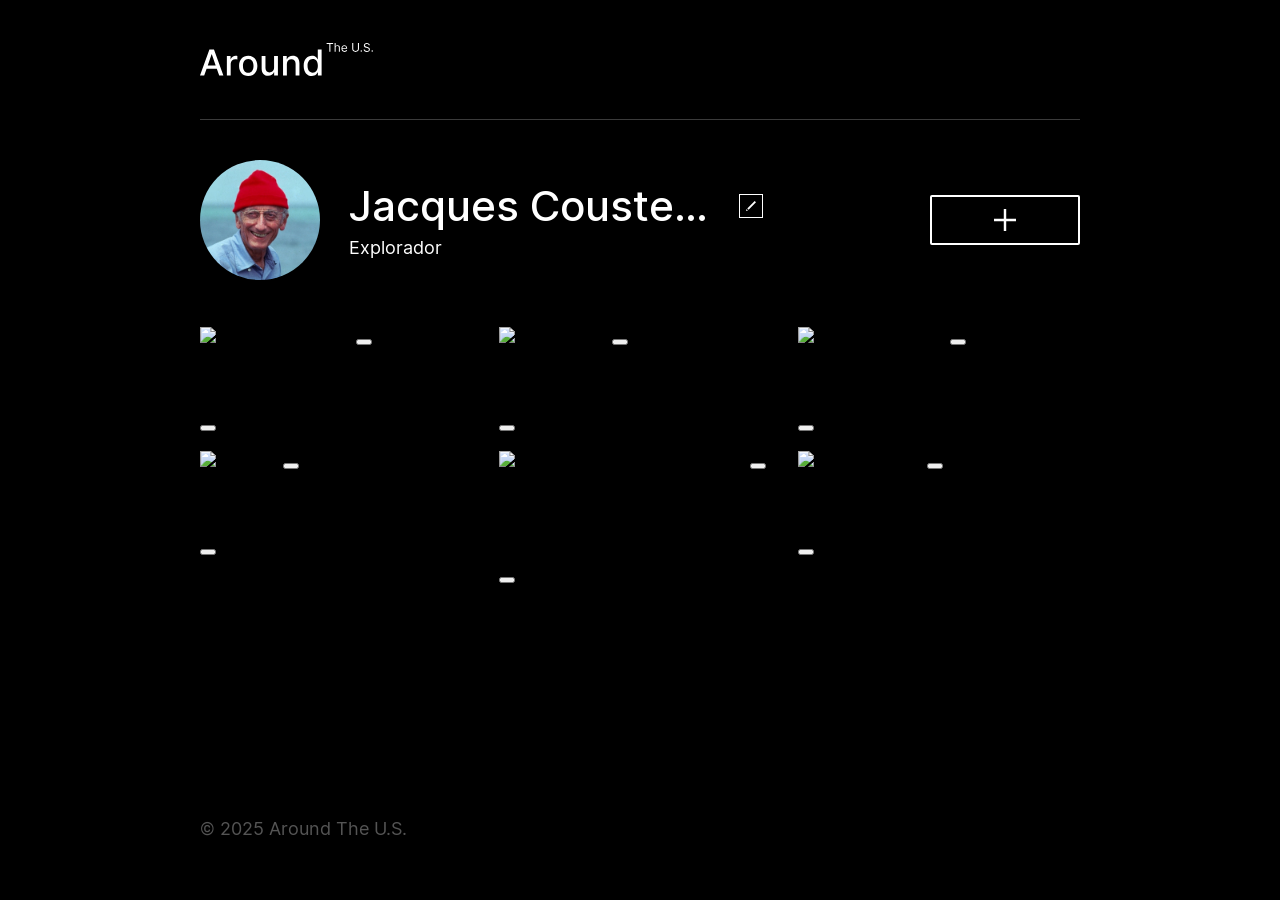
==== index.html @ dd77355e "Seguna parte etapa 1" ====
<!DOCTYPE html>
<html lang="es">
  <head>
    <meta charset="UTF-8" />
    <meta content="width=device-width, initial-scale=1.0" name="viewport" />
    <meta content="ie=edge" http-equiv="X-UA-Compatible" />
    <title>Around The U.S.</title>
    <link href="./pages/index.css" rel="stylesheet" />
  </head>
  <body class="page">
    <div class="page__content">
      <header class="header page__section">
        <img
          alt="Logotipo Around The U.S."
          class="logo header__logo"
          src="./images/logo.svg"
        />
      </header>
      <main class="content">
        <section class="profile page__section">
          <img class="profile__image" src="./images/avatar.jpg" alt="Avatar" />
          <div class="profile__info">
            <h1 class="profile__title">Jacques Cousteau</h1>
            <button
              aria-label="Editar perfil"
              class="profile__edit-button"
              type="button"
            ></button>
            <p class="profile__description">Explorador</p>
          </div>
          <button
            aria-label="Agregar tarjeta"
            class="profile__add-button"
            type="button"
          ></button>
        </section>
        <section class="cards page__section">
          <ul class="cards__list">
            <li class="card">
              <img
                class="card__image"
                src="https://practicum-content.s3.us-west-1.amazonaws.com/web-code/moved_yosemite.jpg"
                alt="Valle de Yosemite"
              />
              <button
                aria-label="Eliminar tarjeta"
                class="card__delete-button"
                type="button"
              ></button>
              <div class="card__description">
                <h2 class="card__title">Valle de Yosemite</h2>
                <button
                  aria-label="Botón Me gusta"
                  class="card__like-button"
                  type="button"
                ></button>
              </div>
            </li>
            <li class="card">
              <img
                class="card__image"
                src="https://practicum-content.s3.us-west-1.amazonaws.com/web-code/moved_lake-louise.jpg"
                alt="Lago Louise"
              />
              <button
                aria-label="Eliminar tarjeta"
                class="card__delete-button"
                type="button"
              ></button>
              <div class="card__description">
                <h2 class="card__title">Lago Louise</h2>
                <button
                  aria-label="Botón Me gusta"
                  class="card__like-button"
                  type="button"
                ></button>
              </div>
            </li>
            <li class="card">
              <img
                class="card__image"
                src="https://practicum-content.s3.us-west-1.amazonaws.com/web-code/moved_bald-mountains.jpg"
                alt="Montañas Calvas"
              />
              <button
                aria-label="Eliminar tarjeta"
                class="card__delete-button"
                type="button"
              ></button>
              <div class="card__description">
                <h2 class="card__title">Montañas Calvas</h2>
                <button
                  aria-label="Botón Me gusta"
                  class="card__like-button"
                  type="button"
                ></button>
              </div>
            </li>
            <li class="card">
              <img
                class="card__image"
                src="https://practicum-content.s3.us-west-1.amazonaws.com/web-code/moved_latemar.jpg"
                alt="Latemar"
              />
              <button
                aria-label="Eliminar tarjeta"
                class="card__delete-button"
                type="button"
              ></button>
              <div class="card__description">
                <h2 class="card__title">Latemar</h2>
                <button
                  aria-label="Botón Me gusta"
                  class="card__like-button"
                  type="button"
                ></button>
              </div>
            </li>
            <li class="card">
              <img
                class="card__image"
                src="https://practicum-content.s3.us-west-1.amazonaws.com/web-code/moved_vanoise.jpg"
                alt="Parque Nacional de la Vanoise"
              />
              <button
                aria-label="Eliminar tarjeta"
                class="card__delete-button"
                type="button"
              ></button>
              <div class="card__description">
                <h2 class="card__title">Parque Nacional de la Vanoise</h2>
                <button
                  aria-label="Botón Me gusta"
                  class="card__like-button"
                  type="button"
                ></button>
              </div>
            </li>
            <li class="card">
              <img
                class="card__image"
                src="https://practicum-content.s3.us-west-1.amazonaws.com/web-code/moved_lago.jpg"
                alt="Lago di Braies"
              />
              <button
                aria-label="Eliminar tarjeta"
                class="card__delete-button"
                type="button"
              ></button>
              <div class="card__description">
                <h2 class="card__title">Lago di Braies</h2>
                <button
                  aria-label="Botón Me gusta"
                  class="card__like-button"
                  type="button"
                ></button>
              </div>
            </li>
          </ul>
        </section>
      </main>
      <footer class="footer page__section">
        <p class="footer__copyright">© 2025 Around The U.S.</p>
      </footer>
      <div class="popup" id="edit-popup">
        <div class="popup__content">
          <button
            aria-label="Cerrar ventana emergente"
            class="popup__close"
            type="button"
          ></button>
          <h3 class="popup__title">Editar perfil</h3>
          <form class="popup__form" id="edit-profile-form">
            <input
              class="popup__input popup__input_type_name"
              name="name"
              placeholder="Nombre"
              type="text"
            />
            <input
              class="popup__input popup__input_type_description"
              name="description"
              placeholder="Acerca de mí"
              type="text"
            />
            <button class="button popup__button" type="submit">Guardar</button>
          </form>
        </div>
      </div>
      <div class="popup" id="new-card-popup">
        <div class="popup__content">
          <button
            aria-label="Cerrar ventana emergente"
            class="popup__close"
            type="button"
          ></button>
          <h3 class="popup__title">Nuevo lugar</h3>
          <form class="popup__form" id="new-card-form">
            <input
              class="popup__input popup__input_type_card-name"
              name="place-name"
              placeholder="Título"
              required
              type="text"
            />
            <input
              class="popup__input popup__input_type_url"
              name="link"
              placeholder="Enlace a la imagen"
              required
              type="url"
            />
            <button class="button popup__button" type="submit">Crear</button>
          </form>
        </div>
      </div>
      <div class="popup" id="image-popup">
        <div class="popup__content popup__content_content_image">
          <button
            aria-label="Cerrar ventana emergente"
            class="popup__close"
            type="button"
          ></button>
          <img alt="" class="popup__image" src="#" />
          <p class="popup__caption"></p>
        </div>
      </div>
    </div>
    <script src="./scripts/index.js"></script>
  </body>
</html>
---- pages/index.css ----
@import url("../vendor/normalize.css");
@import url("../vendor/fonts.css");

@import url("../blocks/page.css");
@import url("../blocks/header.css");
@import url("../blocks/content.css");
@import url("../blocks/footer.css");
@import url("../blocks/profile.css");
@import url("../blocks/cards.css");
@import url("../blocks/card.css");
@import url("../blocks/popup.css");
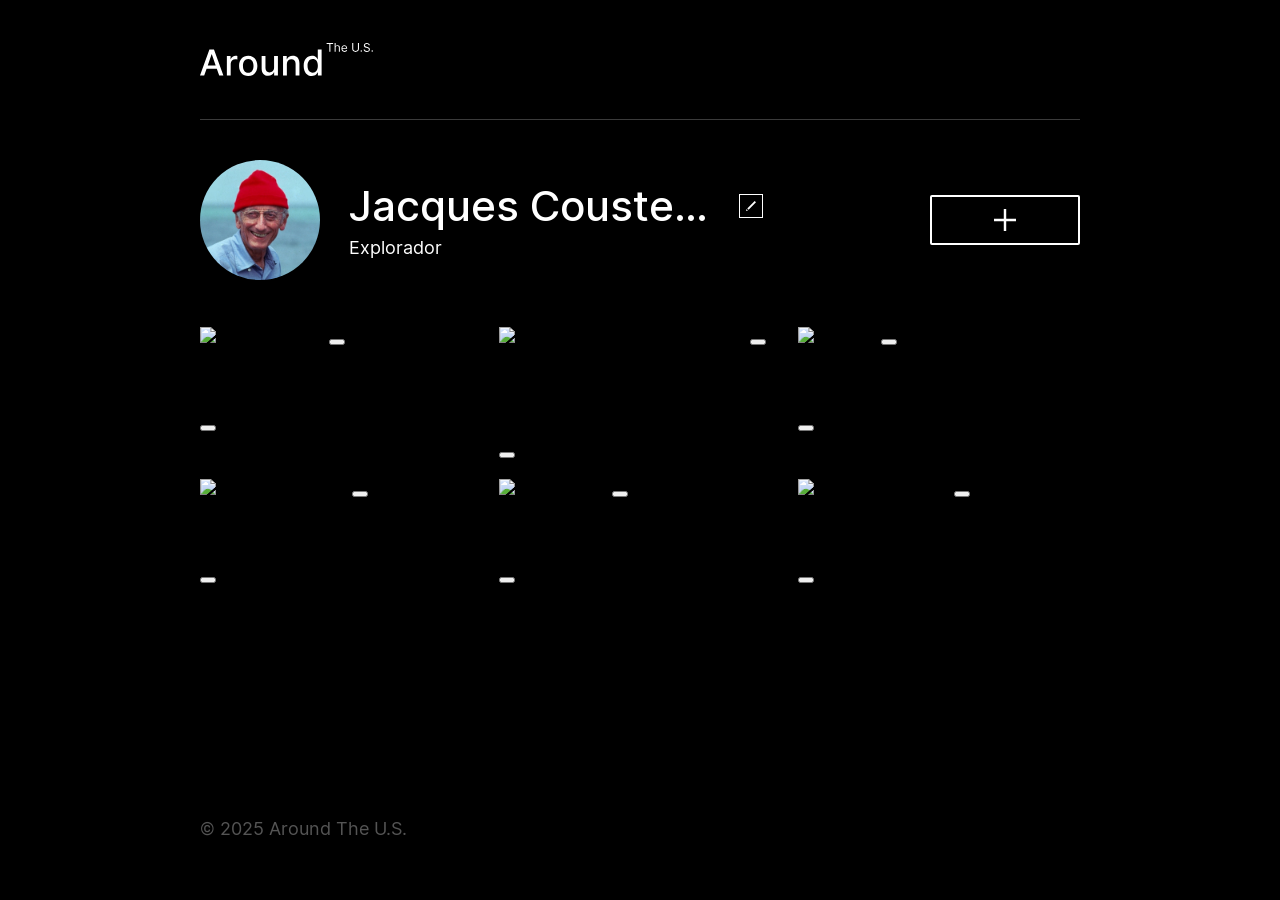
==== commit 419922ce: "Agrega parte 1" ====
--- a/index.html
+++ b/index.html
@@ -34,129 +34,31 @@
             type="button"
           ></button>
         </section>
-        <section class="cards page__section">
-          <ul class="cards__list">
-            <li class="card">
-              <img
-                class="card__image"
-                src="https://practicum-content.s3.us-west-1.amazonaws.com/web-code/moved_yosemite.jpg"
-                alt="Valle de Yosemite"
-              />
+
+      
+        <template id="card-template">
+          <li class="card">
+            <img class="card__image" src="" alt="" />
+            <button
+              aria-label="Eliminar tarjeta"
+              class="card__delete-button"
+              type="button"
+            ></button>
+            <div class="card__description">
+              <h2 class="card__title"></h2>
               <button
-                aria-label="Eliminar tarjeta"
-                class="card__delete-button"
+                aria-label="Botón Me gusta"
+                class="card__like-button"
                 type="button"
               ></button>
-              <div class="card__description">
-                <h2 class="card__title">Valle de Yosemite</h2>
-                <button
-                  aria-label="Botón Me gusta"
-                  class="card__like-button"
-                  type="button"
-                ></button>
-              </div>
-            </li>
-            <li class="card">
-              <img
-                class="card__image"
-                src="https://practicum-content.s3.us-west-1.amazonaws.com/web-code/moved_lake-louise.jpg"
-                alt="Lago Louise"
-              />
-              <button
-                aria-label="Eliminar tarjeta"
-                class="card__delete-button"
-                type="button"
-              ></button>
-              <div class="card__description">
-                <h2 class="card__title">Lago Louise</h2>
-                <button
-                  aria-label="Botón Me gusta"
-                  class="card__like-button"
-                  type="button"
-                ></button>
-              </div>
-            </li>
-            <li class="card">
-              <img
-                class="card__image"
-                src="https://practicum-content.s3.us-west-1.amazonaws.com/web-code/moved_bald-mountains.jpg"
-                alt="Montañas Calvas"
-              />
-              <button
-                aria-label="Eliminar tarjeta"
-                class="card__delete-button"
-                type="button"
-              ></button>
-              <div class="card__description">
-                <h2 class="card__title">Montañas Calvas</h2>
-                <button
-                  aria-label="Botón Me gusta"
-                  class="card__like-button"
-                  type="button"
-                ></button>
-              </div>
-            </li>
-            <li class="card">
-              <img
-                class="card__image"
-                src="https://practicum-content.s3.us-west-1.amazonaws.com/web-code/moved_latemar.jpg"
-                alt="Latemar"
-              />
-              <button
-                aria-label="Eliminar tarjeta"
-                class="card__delete-button"
-                type="button"
-              ></button>
-              <div class="card__description">
-                <h2 class="card__title">Latemar</h2>
-                <button
-                  aria-label="Botón Me gusta"
-                  class="card__like-button"
-                  type="button"
-                ></button>
-              </div>
-            </li>
-            <li class="card">
-              <img
-                class="card__image"
-                src="https://practicum-content.s3.us-west-1.amazonaws.com/web-code/moved_vanoise.jpg"
-                alt="Parque Nacional de la Vanoise"
-              />
-              <button
-                aria-label="Eliminar tarjeta"
-                class="card__delete-button"
-                type="button"
-              ></button>
-              <div class="card__description">
-                <h2 class="card__title">Parque Nacional de la Vanoise</h2>
-                <button
-                  aria-label="Botón Me gusta"
-                  class="card__like-button"
-                  type="button"
-                ></button>
-              </div>
-            </li>
-            <li class="card">
-              <img
-                class="card__image"
-                src="https://practicum-content.s3.us-west-1.amazonaws.com/web-code/moved_lago.jpg"
-                alt="Lago di Braies"
-              />
-              <button
-                aria-label="Eliminar tarjeta"
-                class="card__delete-button"
-                type="button"
-              ></button>
-              <div class="card__description">
-                <h2 class="card__title">Lago di Braies</h2>
-                <button
-                  aria-label="Botón Me gusta"
-                  class="card__like-button"
-                  type="button"
-                ></button>
-              </div>
-            </li>
-          </ul>
+            </div>
+          </li>
+        </template>
+
+        <section class="cards page__section">
+
+          
+          <ul class="cards__list"></ul>
         </section>
       </main>
       <footer class="footer page__section">
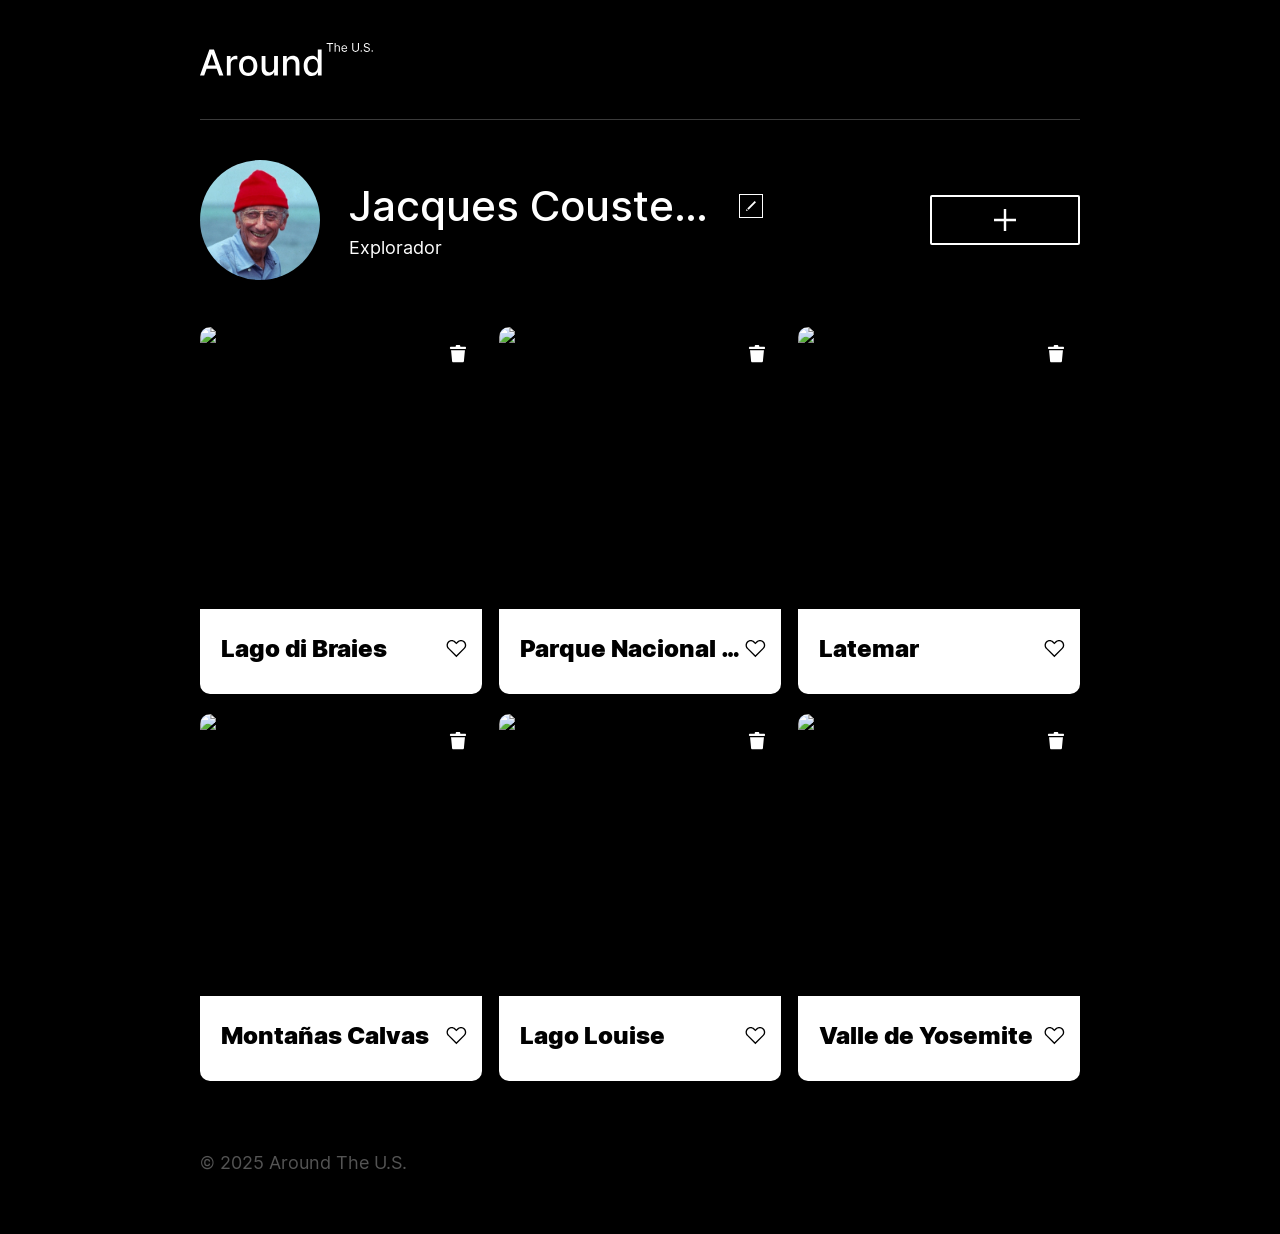
==== commit dea580a9: "feat: agrega parte 1" ====
--- a/index.html
+++ b/index.html
@@ -35,7 +35,6 @@
           ></button>
         </section>
 
-      
         <template id="card-template">
           <li class="card">
             <img class="card__image" src="" alt="" />
@@ -56,8 +55,6 @@
         </template>
 
         <section class="cards page__section">
-
-          
           <ul class="cards__list"></ul>
         </section>
       </main>
@@ -74,17 +71,29 @@
           <h3 class="popup__title">Editar perfil</h3>
           <form class="popup__form" id="edit-profile-form">
             <input
+              id="profile-name"
               class="popup__input popup__input_type_name"
               name="name"
               placeholder="Nombre"
               type="text"
+              minlength="2"
+              maxlength="40"
+              required
             />
+            <span class="profile-name-input-error popup__input-error"></span>
             <input
+              id="profile-description"
               class="popup__input popup__input_type_description"
               name="description"
               placeholder="Acerca de mí"
               type="text"
+              minlength="2"
+              maxlength="200"
+              required
             />
+            <span
+              class="profile-description-input-error popup__input-error"
+            ></span>
             <button class="button popup__button" type="submit">Guardar</button>
           </form>
         </div>
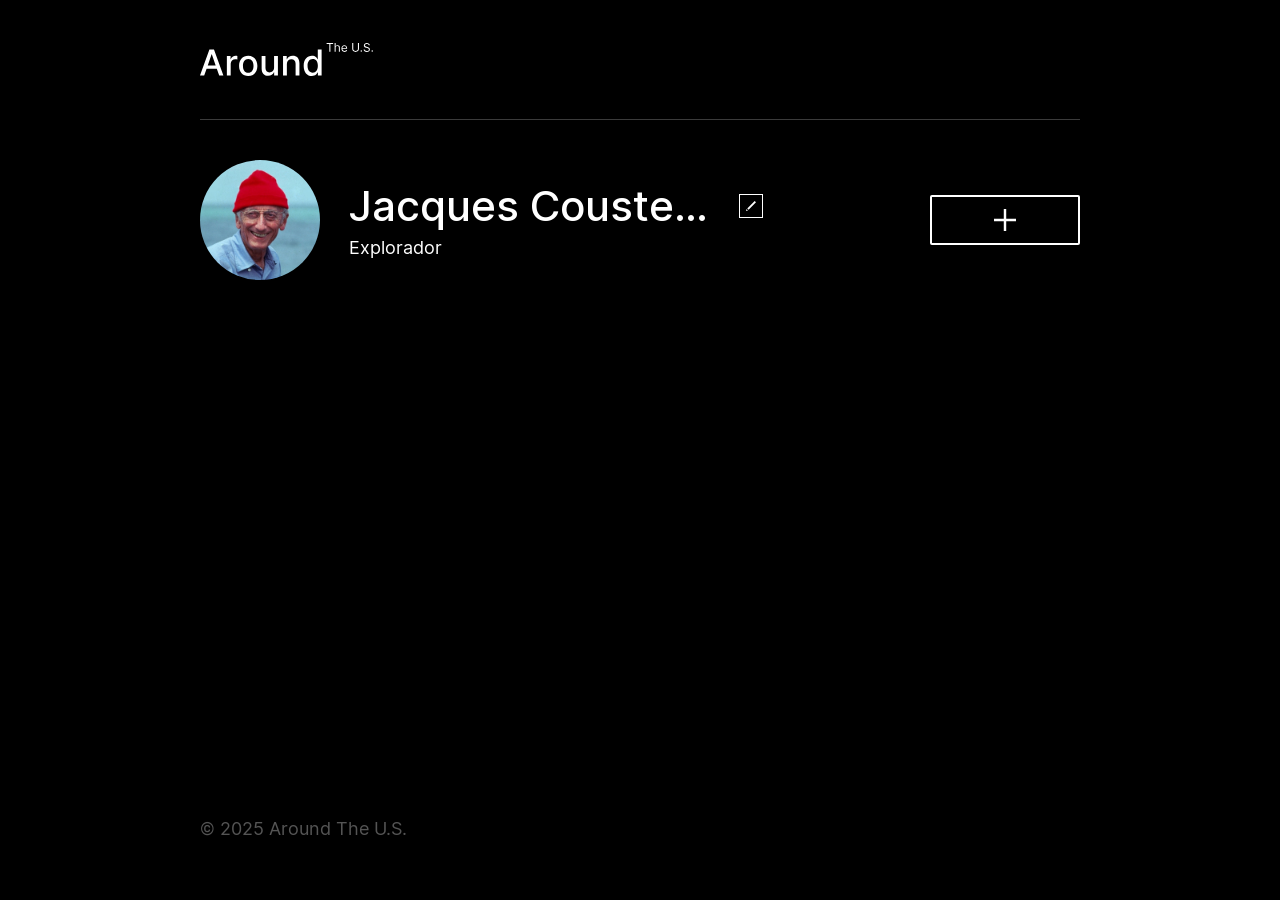
==== commit 4be2cd8d: "feat: Agrega FormValidator y ajusta index" ====
--- a/index.html
+++ b/index.html
@@ -1,4 +1,4 @@
-<!DOCTYPE html>
+<!doctype html>
 <html lang="es">
   <head>
     <meta charset="UTF-8" />
@@ -108,19 +108,23 @@
           <h3 class="popup__title">Nuevo lugar</h3>
           <form class="popup__form" id="new-card-form">
             <input
+              id="place-name"
               class="popup__input popup__input_type_card-name"
               name="place-name"
               placeholder="Título"
               required
               type="text"
-            />
+              minlength="2"
+              maxlength="30"
+            /><span class="place-name-input-error popup__input-error"></span>
             <input
+              id="place-url"
               class="popup__input popup__input_type_url"
               name="link"
               placeholder="Enlace a la imagen"
               required
               type="url"
-            />
+            /><span class="place-url-input-error popup__input-error"></span>
             <button class="button popup__button" type="submit">Crear</button>
           </form>
         </div>
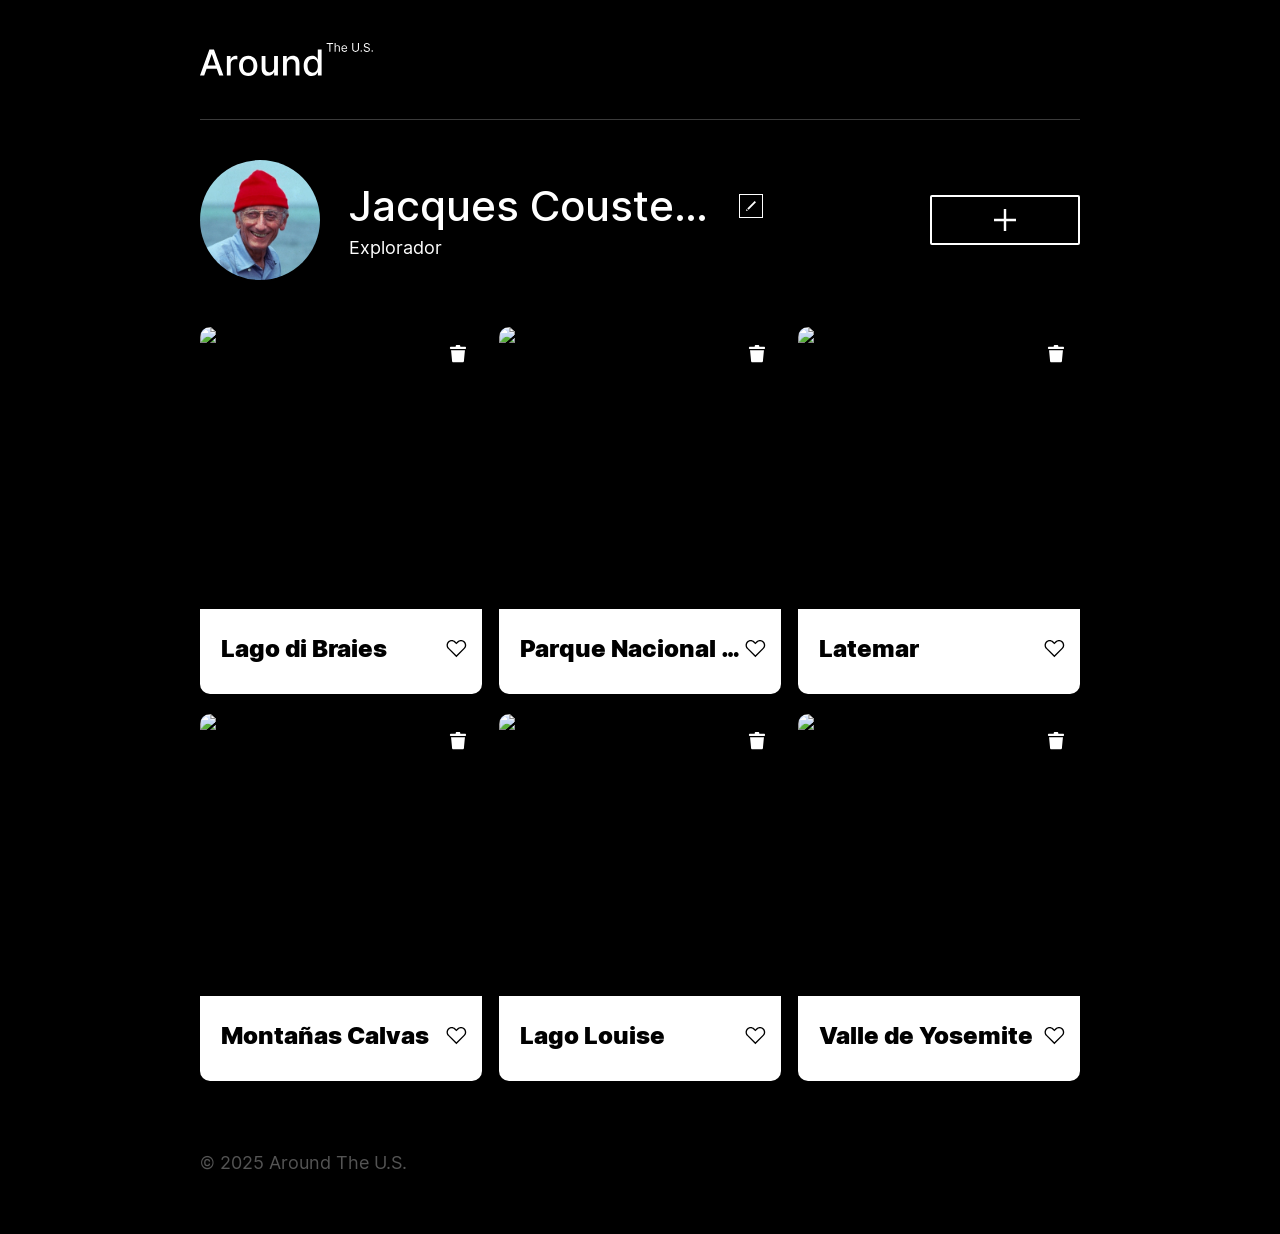
==== commit a814dcea: "feat: Corrige index" ====
--- a/index.html
+++ b/index.html
@@ -141,6 +141,6 @@
         </div>
       </div>
     </div>
-    <script src="./scripts/index.js"></script>
+    <script type="module" src="./scripts/index.js"></script>
   </body>
 </html>
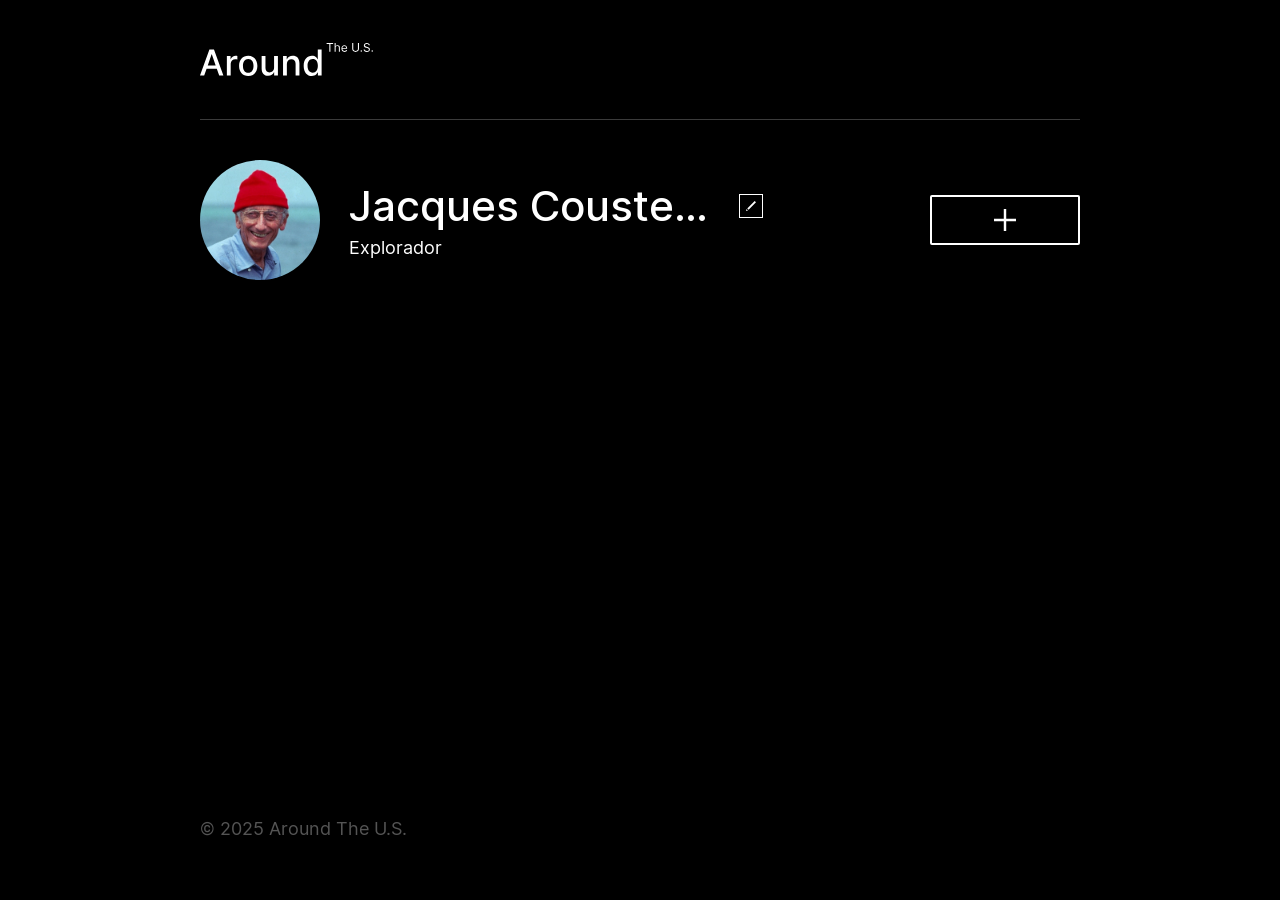
==== commit b202cbac: "feat: Sprint 12, conecta proyecto a API" ====
--- a/index.html
+++ b/index.html
@@ -5,7 +5,7 @@
     <meta content="width=device-width, initial-scale=1.0" name="viewport" />
     <meta content="ie=edge" http-equiv="X-UA-Compatible" />
     <title>Around The U.S.</title>
-    <link href="./pages/index.css" rel="stylesheet" />
+    <link href="./src/pages/index.css" rel="stylesheet" />
   </head>
   <body class="page">
     <div class="page__content">
@@ -13,12 +13,22 @@
         <img
           alt="Logotipo Around The U.S."
           class="logo header__logo"
-          src="./images/logo.svg"
+          src="./src/images/logo.svg"
         />
       </header>
       <main class="content">
         <section class="profile page__section">
-          <img class="profile__image" src="./images/avatar.jpg" alt="Avatar" />
+          <button
+            class="profile__avatar-button"
+            type="button"
+            aria-label="Editar avatar"
+          >
+            <img
+              class="profile__image"
+              src="./src/images/avatar.jpg"
+              alt="Avatar"
+            />
+          </button>
           <div class="profile__info">
             <h1 class="profile__title">Jacques Cousteau</h1>
             <button
@@ -129,6 +139,49 @@
           </form>
         </div>
       </div>
+      <div class="popup" id="avatar-popup">
+        <div class="popup__content popup__content_type_avatar">
+          <button
+            aria-label="Cerrar ventana emergente"
+            class="popup__close"
+            type="button"
+          ></button>
+          <h3 class="popup__title">Cambiar foto de perfil</h3>
+          <form class="popup__form popup__form_type_avatar" id="avatar-form">
+            <input
+              id="avatar-url"
+              class="popup__input popup__input_type_avatar-url"
+              name="avatar"
+              placeholder="Enlace a la imagen"
+              required
+              type="url"
+            />
+            <span class="avatar-url-input-error popup__input-error"></span>
+            <button class="button popup__button popup__button_type_avatar" type="submit">Guardar</button>
+          </form>
+        </div>
+      </div>
+      <div class="popup" id="delete-card-popup">
+        <div class="popup__content popup__content_type_confirmation">
+          <button
+            aria-label="Cerrar ventana emergente"
+            class="popup__close"
+            type="button"
+          ></button>
+          <h3 class="popup__title">¿Estás seguro?</h3>
+          <form
+            class="popup__form popup__form_type_confirmation"
+            id="delete-card-form"
+          >
+            <button
+              class="button popup__button popup__button_type_confirmation"
+              type="submit"
+            >
+              Sí
+            </button>
+          </form>
+        </div>
+      </div>
       <div class="popup" id="image-popup">
         <div class="popup__content popup__content_content_image">
           <button
@@ -141,6 +194,6 @@
         </div>
       </div>
     </div>
-    <script type="module" src="./scripts/index.js"></script>
+    <script type="module" src="./src/pages/index.js"></script>
   </body>
 </html>
--- a/src/pages/index.css
+++ b/src/pages/index.css
@@ -0,0 +1,11 @@
+@import url("../vendor/normalize.css");
+@import url("../vendor/fonts.css");
+
+@import url("../blocks/page.css");
+@import url("../blocks/header.css");
+@import url("../blocks/content.css");
+@import url("../blocks/footer.css");
+@import url("../blocks/profile.css");
+@import url("../blocks/cards.css");
+@import url("../blocks/card.css");
+@import url("../blocks/popup.css");
